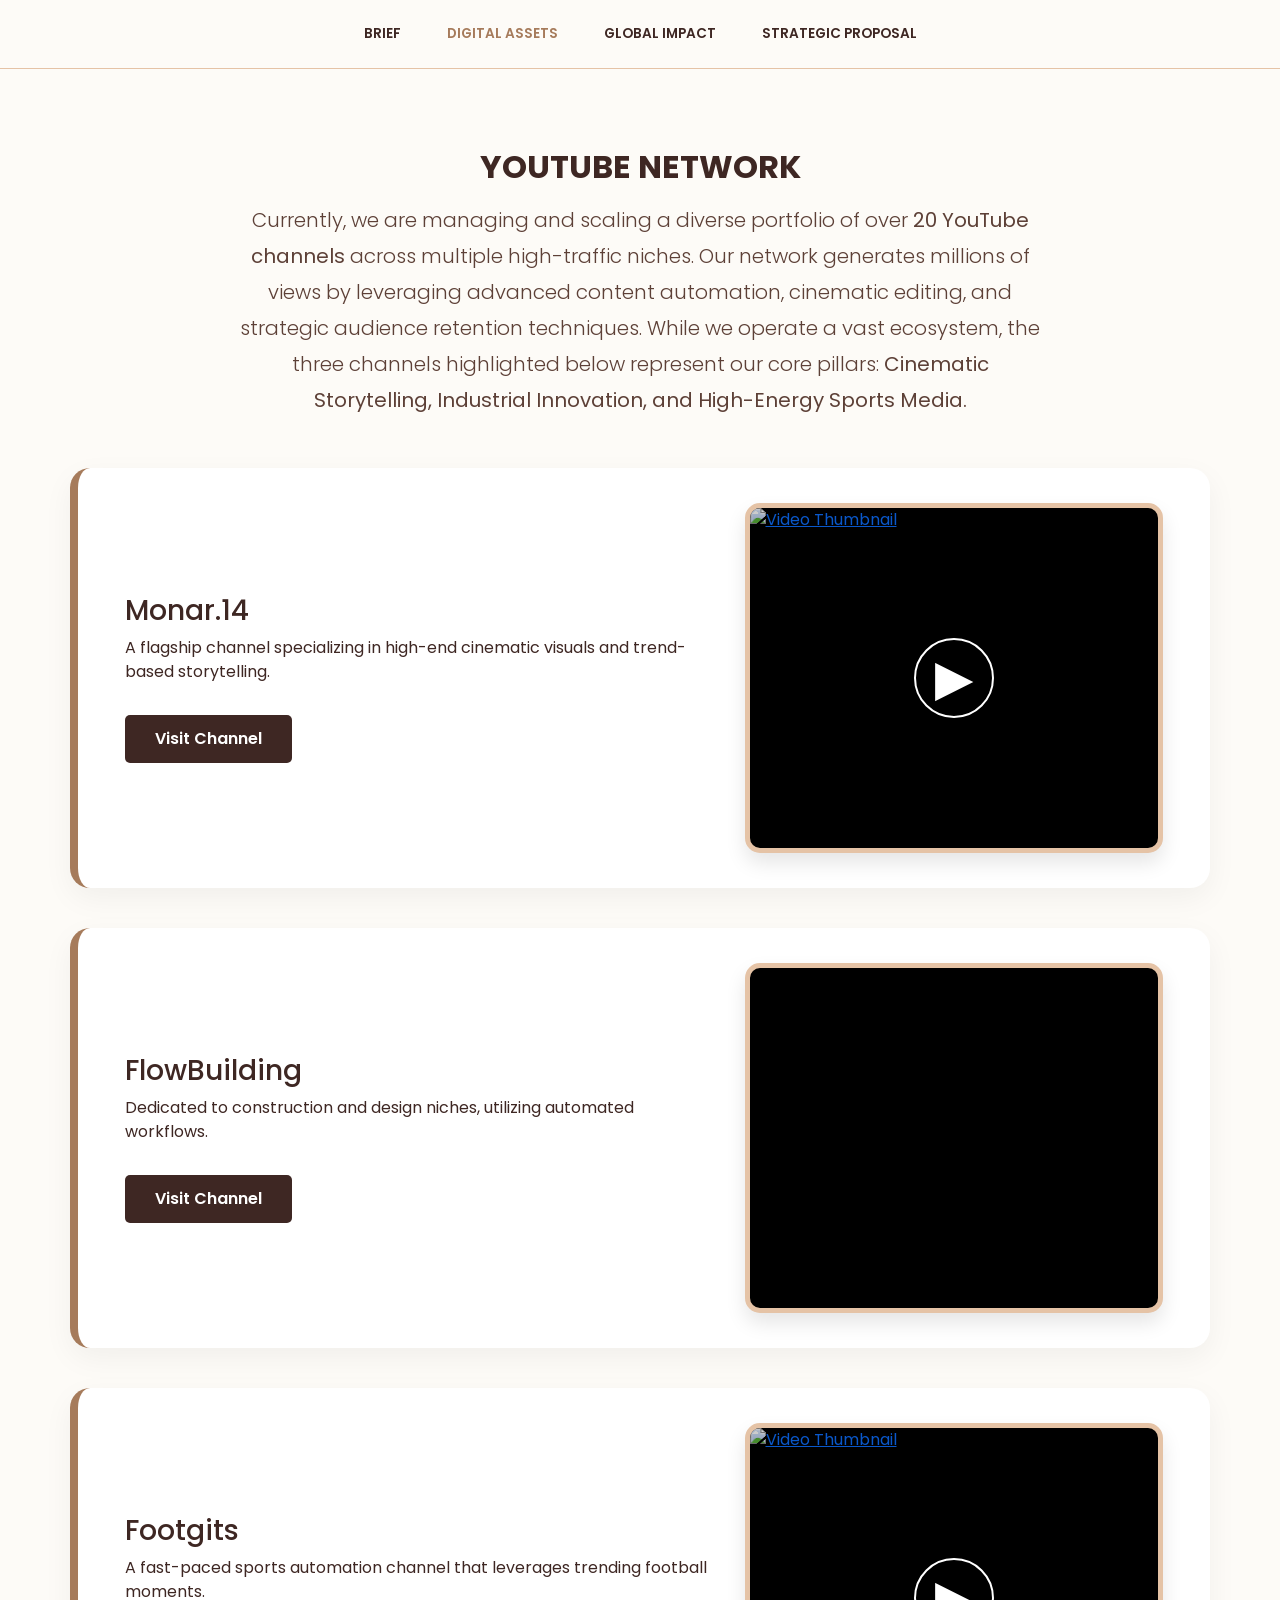
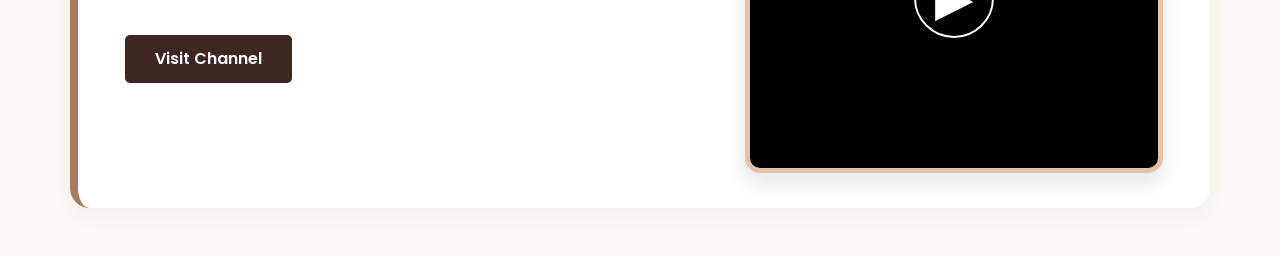
==== assets.html @ 5bac2660 "First Upload" ====
<!DOCTYPE html>
<html lang="en">
<head>
    <meta charset="UTF-8">
    <meta name="viewport" content="width=device-width, initial-scale=1.0">
    <title>Digital Assets | Muhammad Ahmad</title>
    <link href="https://cdn.jsdelivr.net/npm/bootstrap@5.3.0/dist/css/bootstrap.min.css" rel="stylesheet">
    <link href="https://fonts.googleapis.com/css2?family=Poppins:wght@300;400;600&display=swap" rel="stylesheet">
    <style>
        :root { --beige: #FDFBF7; --skin: #E5C3A6; --brown-dark: #3E2723; --brown-med: #A67B5B; }
        body { font-family: 'Poppins', sans-serif; background-color: var(--beige); color: var(--brown-dark); padding-top: 100px; }
        .navbar { background-color: rgba(253, 251, 247, 0.95); border-bottom: 1px solid var(--skin); }
        .nav-link { color: var(--brown-dark) !important; font-weight: 600; text-transform: uppercase; font-size: 0.85rem; margin: 0 15px; }
        .nav-link.active { color: var(--brown-med) !important; }
        
        /* Intro Section Styling */
        .intro-text { max-width: 800px; margin: 0 auto 50px auto; line-height: 1.8; color: #5D4037; }

        /* Video/Thumbnail Box */
        .video-box { 
            background: #000; 
            border-radius: 15px; 
            overflow: hidden; 
            height: 350px; 
            border: 5px solid var(--skin); 
            position: relative; 
            box-shadow: 0 10px 20px rgba(0,0,0,0.1);
            display: flex;
            align-items: center;
            justify-content: center;
        }
        .video-box img { width: 100%; height: 100%; object-fit: cover; opacity: 0.8; transition: 0.3s; }
        .video-box:hover img { opacity: 1; transform: scale(1.05); }
        .play-btn { position: absolute; font-size: 50px; color: white; text-decoration: none; background: rgba(0,0,0,0.5); border-radius: 50%; width: 80px; height: 80px; display: flex; align-items: center; justify-content: center; border: 2px solid white; }

        .channel-row { 
            background: white; border-radius: 20px; margin-bottom: 40px; padding: 35px; 
            border-left: 8px solid var(--brown-med); box-shadow: 0 10px 30px rgba(0,0,0,0.05); 
        }
        .btn-view { 
            background-color: var(--brown-dark); color: white; padding: 12px 30px; 
            border-radius: 5px; text-decoration: none; display: inline-block; margin-top: 15px; font-weight: 600;
        }
    </style>
</head>
<body>
    <nav class="navbar navbar-expand-lg fixed-top py-3">
        <div class="container">
            <div class="collapse navbar-collapse justify-content-center">
                <ul class="navbar-nav">
                    <li class="nav-item"><a class="nav-link" href="index.html">Brief</a></li>
                    <li class="nav-item"><a class="nav-link active" href="assets.html">Digital Assets</a></li>
                    <li class="nav-item"><a class="nav-link" href="impact.html">Global Impact</a></li>
                    <li class="nav-item"><a class="nav-link" href="proposal.html">Strategic Proposal</a></li>
                </ul>
            </div>
        </div>
    </nav>

    <div class="container mb-5">
        <h2 class="text-center mt-5 mb-3 fw-bold">YOUTUBE NETWORK</h2>
        
        <!-- Added Text Paragraph -->
        <div class="intro-text text-center">
            <p class="lead">
                Currently, we are managing and scaling a diverse portfolio of over <strong>20 YouTube channels</strong> across multiple high-traffic niches. Our network generates millions of views by leveraging advanced content automation, cinematic editing, and strategic audience retention techniques. While we operate a vast ecosystem, the three channels highlighted below represent our core pillars: <strong>Cinematic Storytelling, Industrial Innovation, and High-Energy Sports Media.</strong>
            </p>
        </div>
        
        <!-- Channel 1: Monar.14 -->
        <div class="row channel-row align-items-center">
            <div class="col-lg-7">
                <h3>Monar.14</h3>
                <p>A flagship channel specializing in high-end cinematic visuals and trend-based storytelling.</p>
                <a href="https://youtube.com/@monar.14" target="_blank" class="btn-view">Visit Channel</a>
            </div>
            <div class="col-lg-5">
                <a href="https://www.youtube.com/shorts/_Cj5uCAP_7c" target="_blank" class="video-box mt-3 mt-lg-0">
                    <img src="https://img.youtube.com/vi/_Cj5uCAP_7c/maxresdefault.jpg" alt="Video Thumbnail">
                    <span class="play-btn">▶</span>
                </a>
            </div>
        </div>

        <!-- Channel 2: FlowBuilding -->
        <div class="row channel-row align-items-center">
            <div class="col-lg-7">
                <h3>FlowBuilding</h3>
                <p>Dedicated to construction and design niches, utilizing automated workflows.</p>
                <a href="https://youtube.com/@flowbuilding" target="_blank" class="btn-view">Visit Channel</a>
            </div>
            <div class="col-lg-5">
                <div class="video-box mt-3 mt-lg-0">
                    <iframe src="https://www.youtube.com/embed/88RPsEe87co" allowfullscreen></iframe>
                </div>
            </div>
        </div>

        <!-- Channel 3: Footgits -->
        <div class="row channel-row align-items-center">
            <div class="col-lg-7">
                <h3>Footgits</h3>
                <p>A fast-paced sports automation channel that leverages trending football moments.</p>
                <a href="https://youtube.com/@footgits" target="_blank" class="btn-view">Visit Channel</a>
            </div>
            <div class="col-lg-5">
                <a href="https://www.youtube.com/shorts/8Fuss_WjdnQ" target="_blank" class="video-box mt-3 mt-lg-0">
                    <img src="https://img.youtube.com/vi/8Fuss_WjdnQ/maxresdefault.jpg" alt="Video Thumbnail">
                    <span class="play-btn">▶</span>
                </a>
            </div>
        </div>
    </div>
</body>
</html>
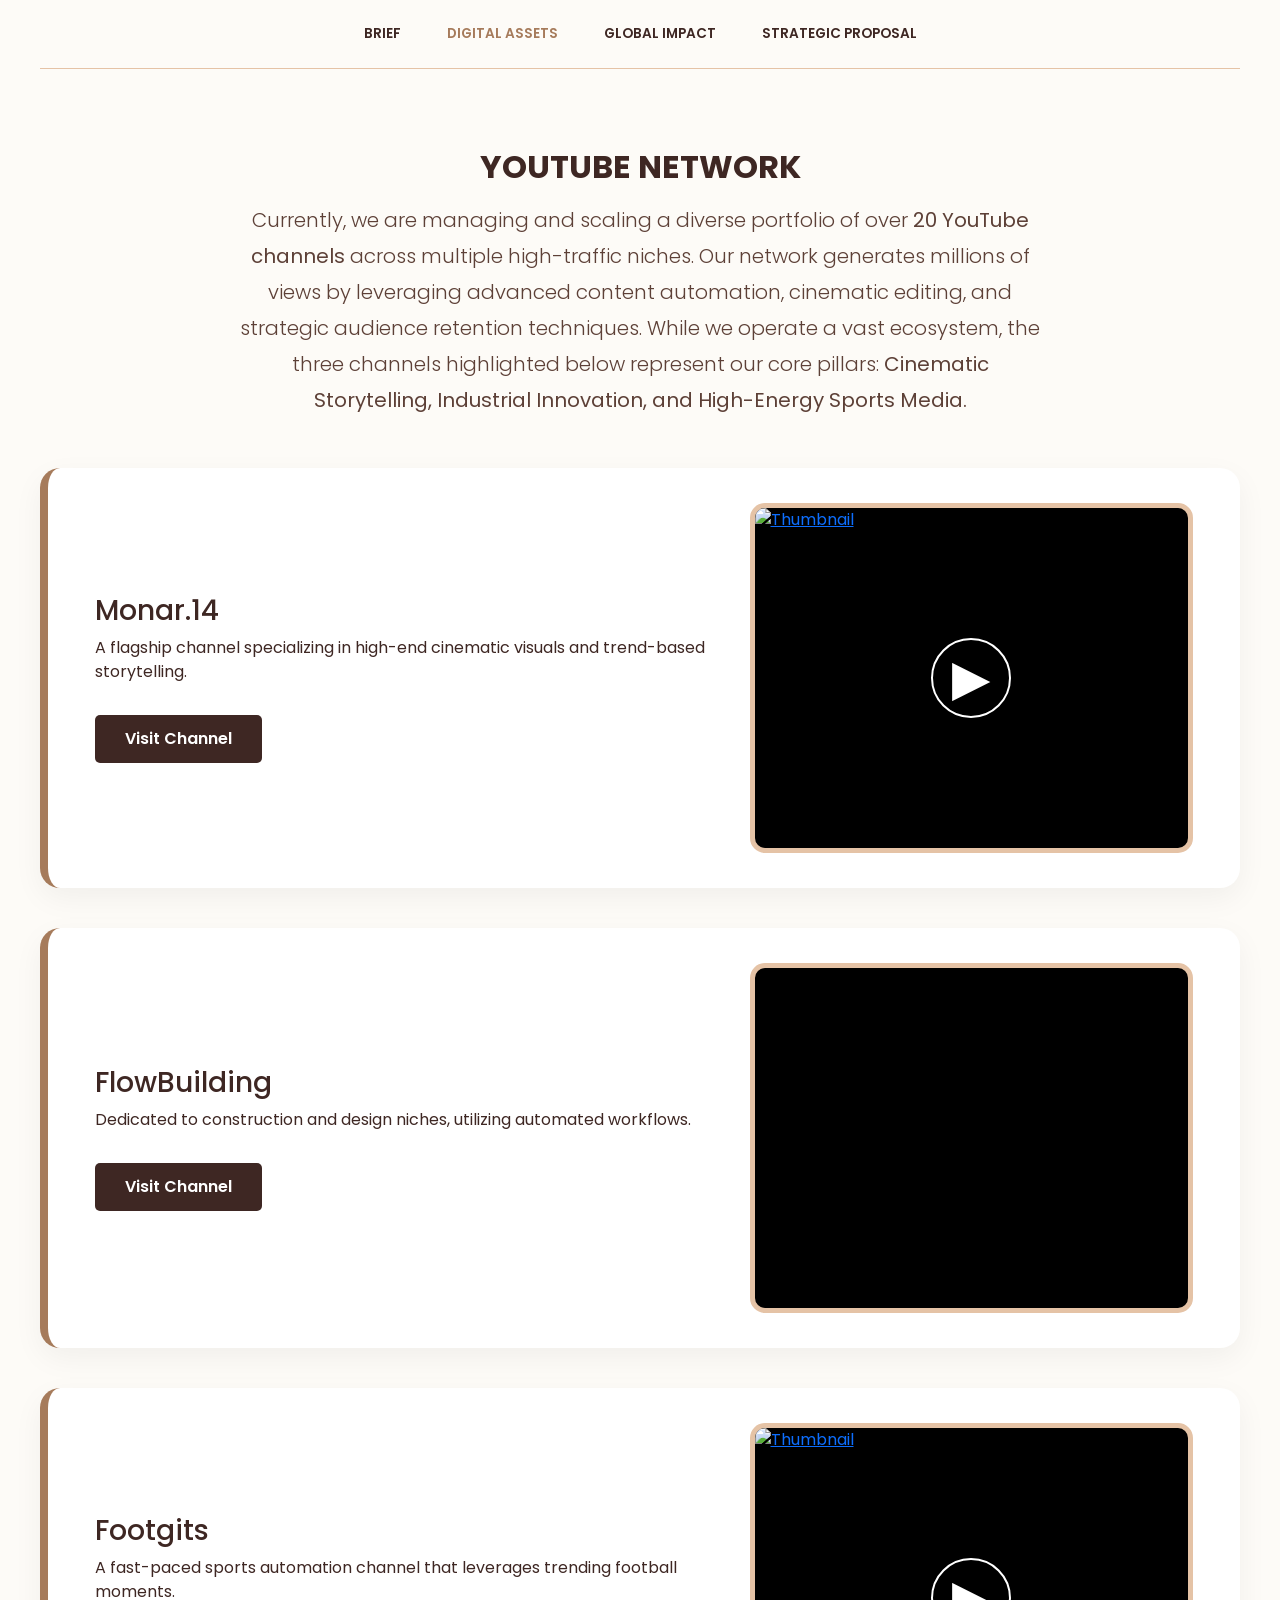
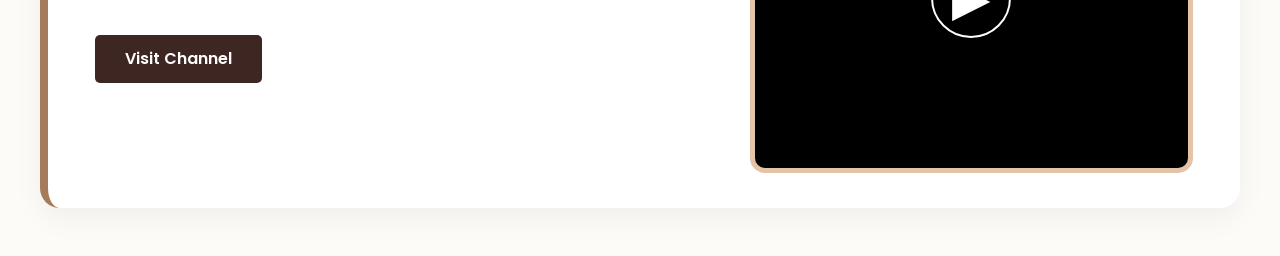
==== commit fff31531: "upload second" ====
--- a/assets.html
+++ b/assets.html
@@ -2,72 +2,47 @@
 <html lang="en">
 <head>
     <meta charset="UTF-8">
-    <meta name="viewport" content="width=device-width, initial-scale=1.0">
+    <meta name="viewport" content="width=1200">
     <title>Digital Assets | Muhammad Ahmad</title>
     <link href="https://cdn.jsdelivr.net/npm/bootstrap@5.3.0/dist/css/bootstrap.min.css" rel="stylesheet">
     <link href="https://fonts.googleapis.com/css2?family=Poppins:wght@300;400;600&display=swap" rel="stylesheet">
     <style>
         :root { --beige: #FDFBF7; --skin: #E5C3A6; --brown-dark: #3E2723; --brown-med: #A67B5B; }
-        body { font-family: 'Poppins', sans-serif; background-color: var(--beige); color: var(--brown-dark); padding-top: 100px; }
-        .navbar { background-color: rgba(253, 251, 247, 0.95); border-bottom: 1px solid var(--skin); }
+        body { font-family: 'Poppins', sans-serif; background-color: var(--beige); color: var(--brown-dark); padding-top: 100px; width: 1200px; margin: 0 auto; overflow-x: auto; }
+        .container { width: 1200px !important; max-width: none !important; }
+        .navbar { background-color: rgba(253, 251, 247, 0.95); width: 1200px; left: 50%; transform: translateX(-50%); border-bottom: 1px solid var(--skin); }
+        .navbar-nav { flex-direction: row !important; }
         .nav-link { color: var(--brown-dark) !important; font-weight: 600; text-transform: uppercase; font-size: 0.85rem; margin: 0 15px; }
         .nav-link.active { color: var(--brown-med) !important; }
-        
-        /* Intro Section Styling */
         .intro-text { max-width: 800px; margin: 0 auto 50px auto; line-height: 1.8; color: #5D4037; }
-
-        /* Video/Thumbnail Box */
-        .video-box { 
-            background: #000; 
-            border-radius: 15px; 
-            overflow: hidden; 
-            height: 350px; 
-            border: 5px solid var(--skin); 
-            position: relative; 
-            box-shadow: 0 10px 20px rgba(0,0,0,0.1);
-            display: flex;
-            align-items: center;
-            justify-content: center;
-        }
-        .video-box img { width: 100%; height: 100%; object-fit: cover; opacity: 0.8; transition: 0.3s; }
-        .video-box:hover img { opacity: 1; transform: scale(1.05); }
-        .play-btn { position: absolute; font-size: 50px; color: white; text-decoration: none; background: rgba(0,0,0,0.5); border-radius: 50%; width: 80px; height: 80px; display: flex; align-items: center; justify-content: center; border: 2px solid white; }
-
-        .channel-row { 
-            background: white; border-radius: 20px; margin-bottom: 40px; padding: 35px; 
-            border-left: 8px solid var(--brown-med); box-shadow: 0 10px 30px rgba(0,0,0,0.05); 
-        }
-        .btn-view { 
-            background-color: var(--brown-dark); color: white; padding: 12px 30px; 
-            border-radius: 5px; text-decoration: none; display: inline-block; margin-top: 15px; font-weight: 600;
-        }
+        .video-box { background: #000; border-radius: 15px; overflow: hidden; height: 350px; border: 5px solid var(--skin); position: relative; display: flex; align-items: center; justify-content: center; }
+        .video-box img, .video-box iframe { width: 100%; height: 100%; object-fit: cover; }
+        .play-btn { position: absolute; font-size: 50px; color: white; text-decoration: none; background: rgba(0,0,0,0.5); border-radius: 50%; width: 80px; height: 80px; display: flex; align-items: center; justify-content: center; border: 2px solid white; z-index: 10; }
+        .row { display: flex !important; flex-wrap: nowrap !important; }
+        .channel-row { background: white; border-radius: 20px; margin-bottom: 40px; padding: 35px; border-left: 8px solid var(--brown-med); box-shadow: 0 10px 30px rgba(0,0,0,0.05); }
+        .col-lg-7 { width: 58.333333% !important; flex: 0 0 auto; }
+        .col-lg-5 { width: 41.666667% !important; flex: 0 0 auto; }
+        .btn-view { background-color: var(--brown-dark); color: white; padding: 12px 30px; border-radius: 5px; text-decoration: none; display: inline-block; margin-top: 15px; font-weight: 600; }
     </style>
 </head>
 <body>
     <nav class="navbar navbar-expand-lg fixed-top py-3">
-        <div class="container">
-            <div class="collapse navbar-collapse justify-content-center">
-                <ul class="navbar-nav">
-                    <li class="nav-item"><a class="nav-link" href="index.html">Brief</a></li>
-                    <li class="nav-item"><a class="nav-link active" href="assets.html">Digital Assets</a></li>
-                    <li class="nav-item"><a class="nav-link" href="impact.html">Global Impact</a></li>
-                    <li class="nav-item"><a class="nav-link" href="proposal.html">Strategic Proposal</a></li>
-                </ul>
-            </div>
+        <div class="container justify-content-center">
+            <ul class="navbar-nav">
+                <li class="nav-item"><a class="nav-link" href="index.html">Brief</a></li>
+                <li class="nav-item"><a class="nav-link active" href="assets.html">Digital Assets</a></li>
+                <li class="nav-item"><a class="nav-link" href="impact.html">Global Impact</a></li>
+                <li class="nav-item"><a class="nav-link" href="proposal.html">Strategic Proposal</a></li>
+            </ul>
         </div>
     </nav>
-
     <div class="container mb-5">
         <h2 class="text-center mt-5 mb-3 fw-bold">YOUTUBE NETWORK</h2>
-        
-        <!-- Added Text Paragraph -->
         <div class="intro-text text-center">
-            <p class="lead">
-                Currently, we are managing and scaling a diverse portfolio of over <strong>20 YouTube channels</strong> across multiple high-traffic niches. Our network generates millions of views by leveraging advanced content automation, cinematic editing, and strategic audience retention techniques. While we operate a vast ecosystem, the three channels highlighted below represent our core pillars: <strong>Cinematic Storytelling, Industrial Innovation, and High-Energy Sports Media.</strong>
-            </p>
+            <p class="lead">Currently, we are managing and scaling a diverse portfolio of over <strong>20 YouTube channels</strong> across multiple high-traffic niches. Our network generates millions of views by leveraging advanced content automation, cinematic editing, and strategic audience retention techniques. While we operate a vast ecosystem, the three channels highlighted below represent our core pillars: <strong>Cinematic Storytelling, Industrial Innovation, and High-Energy Sports Media.</strong></p>
         </div>
         
-        <!-- Channel 1: Monar.14 -->
+        <!-- Channel 1 -->
         <div class="row channel-row align-items-center">
             <div class="col-lg-7">
                 <h3>Monar.14</h3>
@@ -75,14 +50,14 @@
                 <a href="https://youtube.com/@monar.14" target="_blank" class="btn-view">Visit Channel</a>
             </div>
             <div class="col-lg-5">
-                <a href="https://www.youtube.com/shorts/_Cj5uCAP_7c" target="_blank" class="video-box mt-3 mt-lg-0">
-                    <img src="https://img.youtube.com/vi/_Cj5uCAP_7c/maxresdefault.jpg" alt="Video Thumbnail">
+                <a href="https://www.youtube.com/shorts/_Cj5uCAP_7c" target="_blank" class="video-box">
+                    <img src="https://img.youtube.com/vi/_Cj5uCAP_7c/maxresdefault.jpg" alt="Thumbnail">
                     <span class="play-btn">▶</span>
                 </a>
             </div>
         </div>
 
-        <!-- Channel 2: FlowBuilding -->
+        <!-- Channel 2 -->
         <div class="row channel-row align-items-center">
             <div class="col-lg-7">
                 <h3>FlowBuilding</h3>
@@ -90,13 +65,13 @@
                 <a href="https://youtube.com/@flowbuilding" target="_blank" class="btn-view">Visit Channel</a>
             </div>
             <div class="col-lg-5">
-                <div class="video-box mt-3 mt-lg-0">
+                <div class="video-box">
                     <iframe src="https://www.youtube.com/embed/88RPsEe87co" allowfullscreen></iframe>
                 </div>
             </div>
         </div>
 
-        <!-- Channel 3: Footgits -->
+        <!-- Channel 3 -->
         <div class="row channel-row align-items-center">
             <div class="col-lg-7">
                 <h3>Footgits</h3>
@@ -104,8 +79,8 @@
                 <a href="https://youtube.com/@footgits" target="_blank" class="btn-view">Visit Channel</a>
             </div>
             <div class="col-lg-5">
-                <a href="https://www.youtube.com/shorts/8Fuss_WjdnQ" target="_blank" class="video-box mt-3 mt-lg-0">
-                    <img src="https://img.youtube.com/vi/8Fuss_WjdnQ/maxresdefault.jpg" alt="Video Thumbnail">
+                <a href="https://www.youtube.com/shorts/8Fuss_WjdnQ" target="_blank" class="video-box">
+                    <img src="https://img.youtube.com/vi/8Fuss_WjdnQ/maxresdefault.jpg" alt="Thumbnail">
                     <span class="play-btn">▶</span>
                 </a>
             </div>
